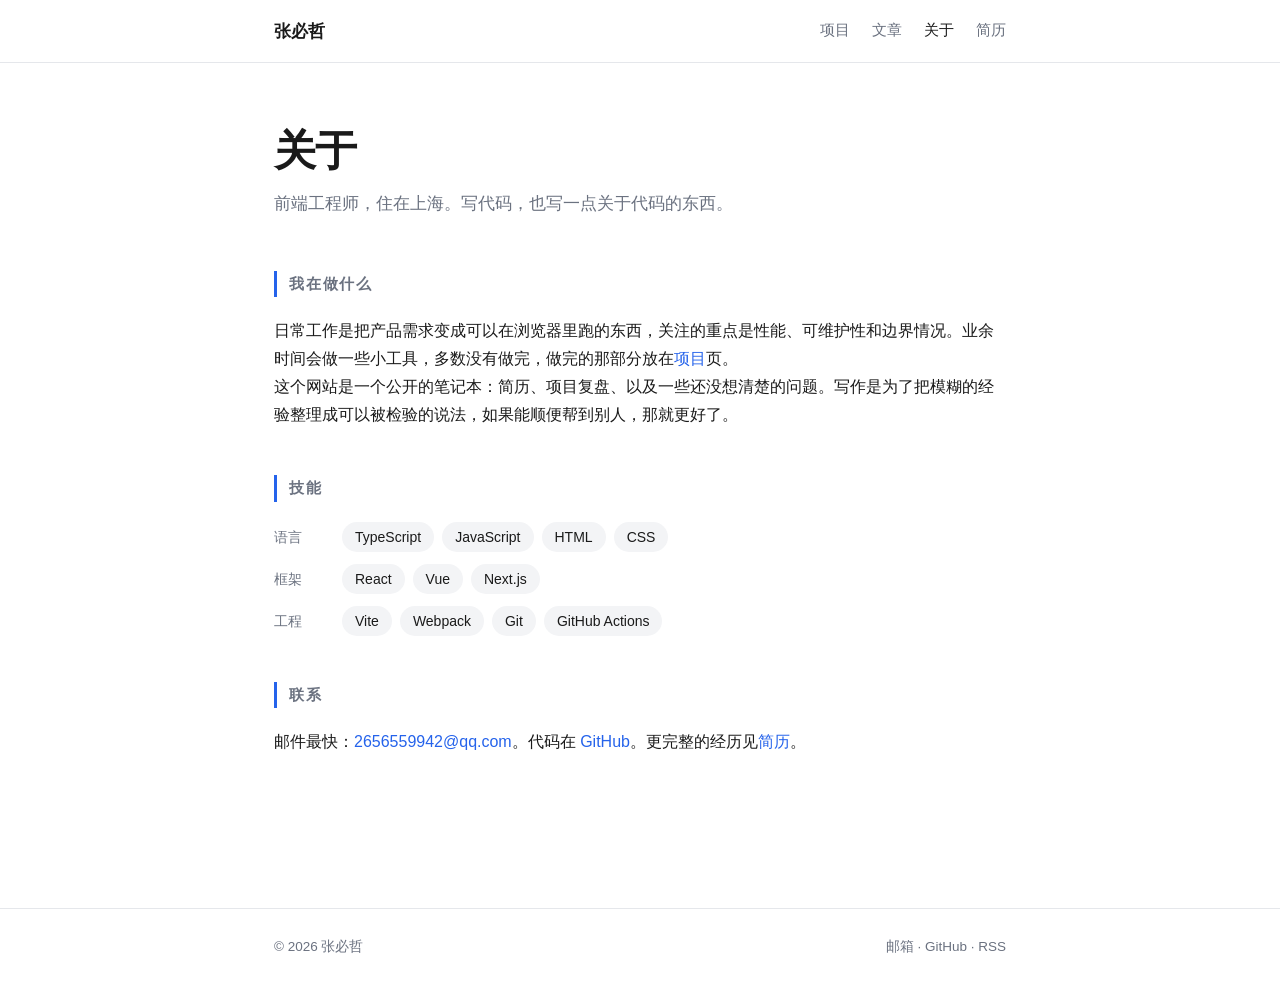
==== about/index.html @ 6f36c18f "Restructure into multi-page skeleton: projects, blog, about, 404, RSS, sitemap" ====
<!DOCTYPE html>
<html lang="zh-CN">
<head>
  <meta charset="utf-8">
  <meta name="viewport" content="width=device-width, initial-scale=1">
  <title>关于 · 张必哲</title>
  <meta name="description" content="关于张必哲：做什么、关注什么、怎么联系。">
  <link rel="canonical" href="https://bizhezhang.github.io/about/">
  <meta property="og:type" content="profile">
  <meta property="og:site_name" content="张必哲">
  <meta property="og:title" content="关于 · 张必哲">
  <meta property="og:description" content="关于张必哲：做什么、关注什么、怎么联系。">
  <meta property="og:url" content="https://bizhezhang.github.io/about/">
  <meta name="twitter:card" content="summary">
  <link rel="icon" href="data:image/svg+xml,%3Csvg xmlns='http://www.w3.org/2000/svg' viewBox='0 0 100 100'%3E%3Crect width='100' height='100' rx='22' fill='%232563eb'/%3E%3Ctext x='50' y='70' font-size='54' text-anchor='middle' fill='white' font-family='sans-serif'%3E张%3C/text%3E%3C/svg%3E">
  <link rel="alternate" type="application/rss+xml" title="张必哲" href="/feed.xml">
  <link rel="stylesheet" href="/style.css">
</head>
<body>

<header class="site-header">
  <div class="wrap">
    <a class="brand" href="/">张必哲</a>
    <nav class="site-nav" aria-label="主导航">
      <a href="/projects/">项目</a>
      <a href="/blog/">文章</a>
      <a href="/about/" aria-current="page">关于</a>
      <a href="/resume/">简历</a>
    </nav>
  </div>
</header>

<main class="page">

  <header class="hero">
    <h1>关于</h1>
    <p class="lede">前端工程师，住在上海。写代码，也写一点关于代码的东西。</p>
  </header>

  <section>
    <h2>我在做什么</h2>
    <p>日常工作是把产品需求变成可以在浏览器里跑的东西，关注的重点是性能、可维护性和边界情况。业余时间会做一些小工具，多数没有做完，做完的那部分放在<a href="/projects/">项目</a>页。</p>
    <p>这个网站是一个公开的笔记本：简历、项目复盘、以及一些还没想清楚的问题。写作是为了把模糊的经验整理成可以被检验的说法，如果能顺便帮到别人，那就更好了。</p>
  </section>

  <section>
    <h2>技能</h2>
    <div class="skill-group">
      <span class="skill-label">语言</span>
      <ul class="chips">
        <li>TypeScript</li>
        <li>JavaScript</li>
        <li>HTML</li>
        <li>CSS</li>
      </ul>
    </div>
    <div class="skill-group">
      <span class="skill-label">框架</span>
      <ul class="chips">
        <li>React</li>
        <li>Vue</li>
        <li>Next.js</li>
      </ul>
    </div>
    <div class="skill-group">
      <span class="skill-label">工程</span>
      <ul class="chips">
        <li>Vite</li>
        <li>Webpack</li>
        <li>Git</li>
        <li>GitHub Actions</li>
      </ul>
    </div>
  </section>

  <section>
    <h2>联系</h2>
    <p>邮件最快：<a href="mailto:2656559942@qq.com">2656559942@qq.com</a>。代码在 <a href="https://github.com/bizhezhang">GitHub</a>。更完整的经历见<a href="/resume/">简历</a>。</p>
  </section>

</main>

<footer class="site-footer">
  <div class="wrap">
    <span>© 2026 张必哲</span>
    <span>
      <a href="mailto:2656559942@qq.com">邮箱</a> ·
      <a href="https://github.com/bizhezhang">GitHub</a> ·
      <a href="/feed.xml">RSS</a>
    </span>
  </div>
</footer>

</body>
</html>
---- style.css ----
:root {
  --bg: #ffffff;
  --fg: #1a1a1a;
  --muted: #6b7280;
  --line: #e5e7eb;
  --accent: #2563eb;
  --chip-bg: #f3f4f6;
  --max: 780px;
}

@media (prefers-color-scheme: dark) {
  :root {
    --bg: #0f1115;
    --fg: #e8e8e8;
    --muted: #9aa3af;
    --line: #262a33;
    --accent: #7aa2ff;
    --chip-bg: #1b1f27;
  }
}

* {
  box-sizing: border-box;
}

html {
  -webkit-text-size-adjust: 100%;
}

body {
  margin: 0;
  background: var(--bg);
  color: var(--fg);
  font-family: -apple-system, BlinkMacSystemFont, "Segoe UI", "PingFang SC",
    "Hiragino Sans GB", "Microsoft YaHei", sans-serif;
  font-size: 16px;
  line-height: 1.75;
  -webkit-font-smoothing: antialiased;
  text-rendering: optimizeLegibility;
}

.page {
  max-width: var(--max);
  margin: 0 auto;
  padding: 64px 24px 80px;
}

a {
  color: var(--accent);
  text-decoration: none;
  border-bottom: 1px solid transparent;
  transition: border-color 0.15s ease;
}

a:hover {
  border-bottom-color: currentColor;
}

a:focus-visible {
  outline: 2px solid var(--accent);
  outline-offset: 3px;
  border-radius: 2px;
}

/* 头部 */
.hero {
  margin-bottom: 52px;
}

.hero h1 {
  margin: 0;
  font-size: 42px;
  line-height: 1.15;
  letter-spacing: -0.02em;
  font-weight: 700;
}

.role {
  margin: 10px 0 0;
  color: var(--accent);
  font-size: 17px;
  font-weight: 600;
  letter-spacing: 0.02em;
}

.contact {
  list-style: none;
  display: flex;
  flex-wrap: wrap;
  gap: 6px 22px;
  padding: 0;
  margin: 22px 0 0;
  color: var(--muted);
  font-size: 14.5px;
}

/* 区块 */
section {
  margin-top: 46px;
}

section h2 {
  margin: 0 0 20px;
  padding-left: 12px;
  border-left: 3px solid var(--accent);
  font-size: 15px;
  font-weight: 600;
  letter-spacing: 0.12em;
  color: var(--muted);
}

section > p {
  margin: 0;
}

/* 技能 */
.skill-group {
  display: grid;
  grid-template-columns: 56px 1fr;
  align-items: start;
  gap: 12px;
  margin-bottom: 12px;
}

.skill-group:last-child {
  margin-bottom: 0;
}

.skill-label {
  color: var(--muted);
  font-size: 14px;
  line-height: 30px;
}

.chips {
  list-style: none;
  display: flex;
  flex-wrap: wrap;
  gap: 8px;
  padding: 0;
  margin: 0;
}

.chips li {
  background: var(--chip-bg);
  border-radius: 999px;
  padding: 3px 13px;
  font-size: 14px;
  line-height: 24px;
  color: var(--fg);
}

/* 条目 */
.item {
  display: grid;
  grid-template-columns: 168px 1fr;
  gap: 4px 28px;
  padding: 20px 0;
  border-top: 1px solid var(--line);
}

.item:first-of-type {
  border-top: none;
  padding-top: 0;
}

.period {
  margin: 0;
  color: var(--muted);
  font-size: 14px;
  font-variant-numeric: tabular-nums;
  line-height: 1.9;
}

.item h3 {
  margin: 0;
  font-size: 17px;
  font-weight: 600;
  line-height: 1.5;
}

.item .org {
  margin: 2px 0 0;
  color: var(--muted);
  font-size: 14.5px;
}

.item ul {
  margin: 10px 0 0;
  padding-left: 18px;
}

.item li {
  margin: 5px 0;
}

.item li::marker {
  color: var(--muted);
}

/* 页脚 */
footer {
  margin-top: 60px;
  padding-top: 20px;
  border-top: 1px solid var(--line);
  color: var(--muted);
  font-size: 13.5px;
}

/* 移动端 */
@media (max-width: 640px) {
  .page {
    padding: 40px 18px 60px;
  }

  .hero h1 {
    font-size: 32px;
  }

  .item {
    grid-template-columns: 1fr;
    gap: 2px;
  }

  .period {
    font-size: 13px;
    line-height: 1.6;
  }

  section {
    margin-top: 38px;
  }
}

/* 打印 / 导出 PDF */
@media print {
  :root {
    --bg: #ffffff;
    --fg: #000000;
    --muted: #444444;
    --line: #cccccc;
    --accent: #000000;
    --chip-bg: #f2f2f2;
  }

  .page {
    max-width: none;
    padding: 0;
  }

  body {
    font-size: 11.5pt;
    line-height: 1.6;
  }

  .hero {
    margin-bottom: 28px;
  }

  .hero h1 {
    font-size: 26pt;
  }

  section {
    margin-top: 22px;
  }

  .item {
    break-inside: avoid;
    page-break-inside: avoid;
  }

  a {
    color: #000;
  }

  .site-header,
  .site-footer {
    display: none;
  }
}

/* ===== 站点导航与页脚 ===== */
.wrap {
  max-width: var(--max);
  margin: 0 auto;
  padding-left: 24px;
  padding-right: 24px;
}

.site-header {
  position: sticky;
  top: 0;
  z-index: 20;
  background: var(--bg);
  border-bottom: 1px solid var(--line);
}

.site-header .wrap {
  display: flex;
  align-items: center;
  justify-content: space-between;
  gap: 24px;
  height: 62px;
}

.brand {
  font-weight: 700;
  font-size: 16.5px;
  color: var(--fg);
  border-bottom: 0;
  letter-spacing: 0.01em;
}

.site-nav {
  display: flex;
  gap: 22px;
  font-size: 14.5px;
}

.site-nav a {
  color: var(--muted);
  border-bottom: 0;
}

.site-nav a:hover,
.site-nav a[aria-current="page"] {
  color: var(--fg);
}

.site-footer {
  margin-top: 72px;
  padding: 26px 0;
  border-top: 1px solid var(--line);
  color: var(--muted);
  font-size: 13.5px;
}

.site-footer .wrap {
  display: flex;
  flex-wrap: wrap;
  gap: 8px 20px;
  justify-content: space-between;
}

.site-footer a {
  color: var(--muted);
  border-bottom: 0;
}

.site-footer a:hover {
  color: var(--accent);
}

/* ===== 首页 ===== */
.lede {
  margin: 14px 0 0;
  font-size: 17px;
  color: var(--muted);
  max-width: 52ch;
}

.actions {
  display: flex;
  flex-wrap: wrap;
  gap: 12px;
  margin-top: 26px;
}

.btn {
  display: inline-block;
  padding: 8px 18px;
  border: 1px solid var(--line);
  border-radius: 999px;
  font-size: 14.5px;
  color: var(--fg);
  border-bottom-width: 1px;
}

.btn:hover {
  border-color: var(--accent);
  color: var(--accent);
}

.btn-primary {
  background: var(--accent);
  border-color: var(--accent);
  color: #fff;
}

.btn-primary:hover {
  color: #fff;
  opacity: 0.92;
}

.block {
  margin-top: 54px;
}

.block-head {
  display: flex;
  align-items: baseline;
  justify-content: space-between;
  gap: 16px;
  margin-bottom: 20px;
}

.block-head h2 {
  margin: 0;
  padding-left: 12px;
  border-left: 3px solid var(--accent);
  font-size: 15px;
  font-weight: 600;
  letter-spacing: 0.12em;
  color: var(--muted);
}

.block-head a {
  font-size: 13.5px;
  color: var(--muted);
  border-bottom: 0;
}

.block-head a:hover {
  color: var(--accent);
}

/* ===== 卡片 ===== */
.cards {
  display: grid;
  grid-template-columns: repeat(auto-fill, minmax(210px, 1fr));
  gap: 16px;
}

.card {
  display: flex;
  flex-direction: column;
  gap: 8px;
  padding: 20px;
  border: 1px solid var(--line);
  border-radius: 14px;
  color: inherit;
  transition: border-color 0.15s ease, transform 0.15s ease;
}

.card:hover {
  border-color: var(--accent);
  transform: translateY(-2px);
}

.card h3 {
  margin: 0;
  font-size: 17px;
  font-weight: 600;
}

.card p {
  margin: 0;
  color: var(--muted);
  font-size: 14.5px;
  line-height: 1.6;
}

.card .tags {
  display: flex;
  flex-wrap: wrap;
  gap: 6px;
  margin-top: auto;
  padding-top: 10px;
}

.tag {
  font-size: 12px;
  line-height: 20px;
  padding: 1px 9px;
  border-radius: 999px;
  background: var(--chip-bg);
  color: var(--muted);
}

/* ===== 文章列表 ===== */
.post-list {
  list-style: none;
  margin: 0;
  padding: 0;
}

.post-list li {
  padding: 18px 0;
  border-top: 1px solid var(--line);
}

.post-list li:first-child {
  border-top: 0;
  padding-top: 0;
}

.post-list time {
  display: block;
  color: var(--muted);
  font-size: 13px;
  font-variant-numeric: tabular-nums;
}

.post-list h3 {
  margin: 3px 0 5px;
  font-size: 18px;
  font-weight: 600;
}

.post-list h3 a {
  border-bottom: 0;
}

.post-list p {
  margin: 0;
  color: var(--muted);
  font-size: 14.5px;
}

/* ===== 正文 ===== */
.article h1 {
  font-size: 34px;
  line-height: 1.25;
  margin: 0 0 10px;
  letter-spacing: -0.015em;
}

.article .meta {
  color: var(--muted);
  font-size: 14px;
  margin: 0 0 34px;
}

.article h2 {
  margin: 38px 0 12px;
  padding: 0;
  border: 0;
  font-size: 21px;
  font-weight: 600;
  letter-spacing: 0;
  color: var(--fg);
}

.article h3 {
  margin: 26px 0 10px;
  font-size: 17px;
}

.article p {
  margin: 0 0 16px;
}

.article ul,
.article ol {
  margin: 0 0 16px;
  padding-left: 22px;
}

.article li {
  margin: 5px 0;
}

.article code {
  font-family: ui-monospace, SFMono-Regular, Menlo, Consolas, monospace;
  font-size: 0.9em;
  background: var(--chip-bg);
  padding: 2px 6px;
  border-radius: 5px;
}

.article pre {
  margin: 0 0 18px;
  padding: 16px 18px;
  background: var(--chip-bg);
  border-radius: 12px;
  overflow-x: auto;
  line-height: 1.55;
}

.article pre code {
  background: none;
  padding: 0;
  font-size: 13.5px;
}

.article blockquote {
  margin: 0 0 18px;
  padding: 2px 0 2px 16px;
  border-left: 3px solid var(--line);
  color: var(--muted);
}

.article hr {
  margin: 32px 0;
  border: 0;
  border-top: 1px solid var(--line);
}

/* ===== 其他 ===== */
.note {
  margin: 0;
  color: var(--muted);
  font-size: 14px;
  line-height: 1.7;
}

@media (max-width: 640px) {
  .site-header .wrap {
    height: 56px;
  }

  .site-nav {
    gap: 16px;
    font-size: 14px;
  }

  .article h1 {
    font-size: 27px;
  }

  .block {
    margin-top: 42px;
  }
}
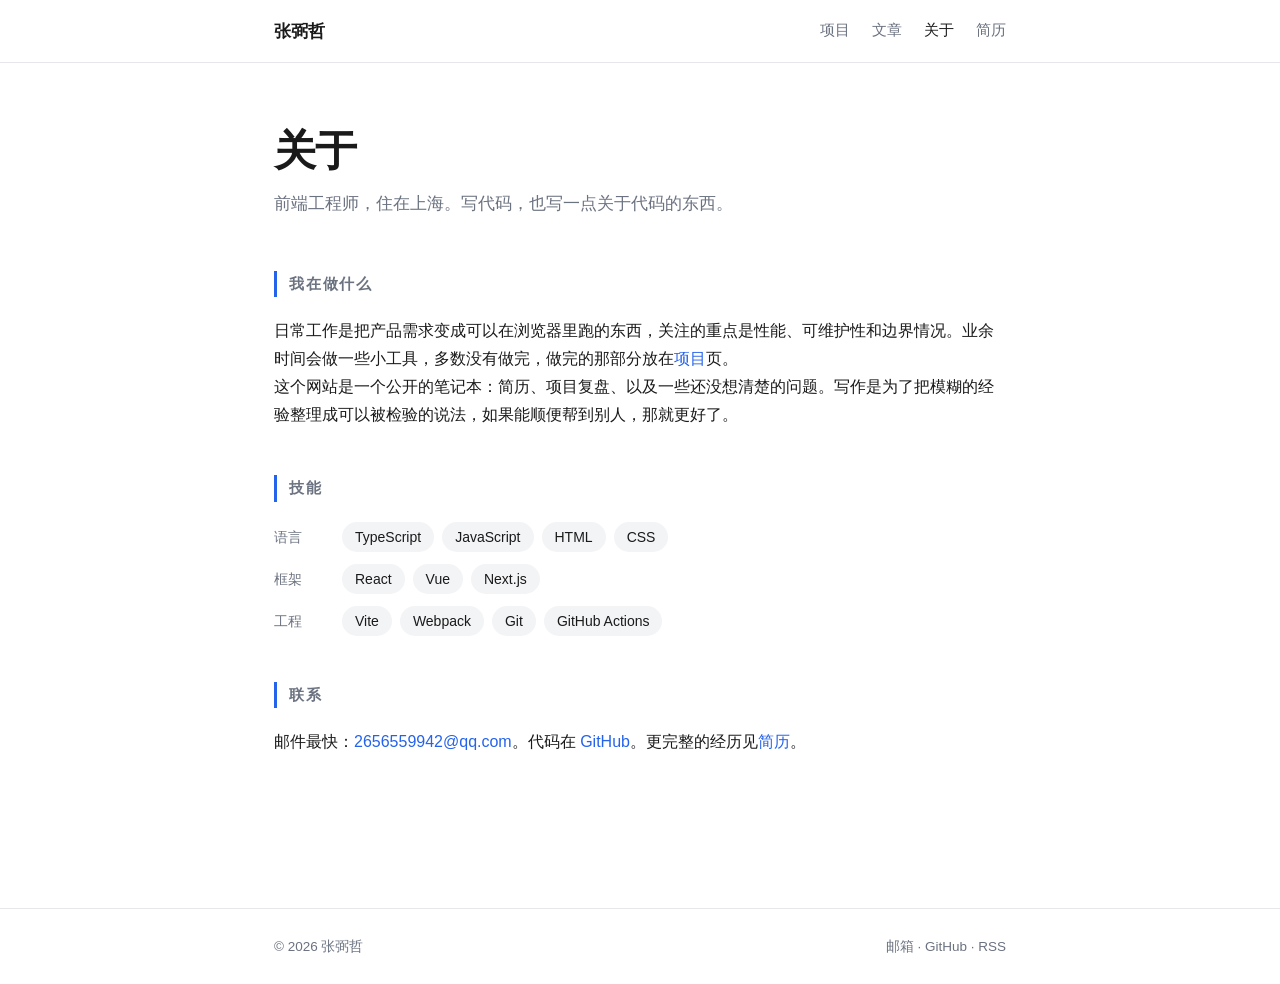
==== commit c1d56627: "Correct name to 张弼哲 across all pages" ====
--- a/about/index.html
+++ b/about/index.html
@@ -3,24 +3,24 @@
 <head>
   <meta charset="utf-8">
   <meta name="viewport" content="width=device-width, initial-scale=1">
-  <title>关于 · 张必哲</title>
-  <meta name="description" content="关于张必哲：做什么、关注什么、怎么联系。">
+  <title>关于 · 张弼哲</title>
+  <meta name="description" content="关于张弼哲：做什么、关注什么、怎么联系。">
   <link rel="canonical" href="https://bizhezhang.github.io/about/">
   <meta property="og:type" content="profile">
-  <meta property="og:site_name" content="张必哲">
-  <meta property="og:title" content="关于 · 张必哲">
-  <meta property="og:description" content="关于张必哲：做什么、关注什么、怎么联系。">
+  <meta property="og:site_name" content="张弼哲">
+  <meta property="og:title" content="关于 · 张弼哲">
+  <meta property="og:description" content="关于张弼哲：做什么、关注什么、怎么联系。">
   <meta property="og:url" content="https://bizhezhang.github.io/about/">
   <meta name="twitter:card" content="summary">
   <link rel="icon" href="data:image/svg+xml,%3Csvg xmlns='http://www.w3.org/2000/svg' viewBox='0 0 100 100'%3E%3Crect width='100' height='100' rx='22' fill='%232563eb'/%3E%3Ctext x='50' y='70' font-size='54' text-anchor='middle' fill='white' font-family='sans-serif'%3E张%3C/text%3E%3C/svg%3E">
-  <link rel="alternate" type="application/rss+xml" title="张必哲" href="/feed.xml">
+  <link rel="alternate" type="application/rss+xml" title="张弼哲" href="/feed.xml">
   <link rel="stylesheet" href="/style.css">
 </head>
 <body>
 
 <header class="site-header">
   <div class="wrap">
-    <a class="brand" href="/">张必哲</a>
+    <a class="brand" href="/">张弼哲</a>
     <nav class="site-nav" aria-label="主导航">
       <a href="/projects/">项目</a>
       <a href="/blog/">文章</a>
@@ -82,7 +82,7 @@
 
 <footer class="site-footer">
   <div class="wrap">
-    <span>© 2026 张必哲</span>
+    <span>© 2026 张弼哲</span>
     <span>
       <a href="mailto:2656559942@qq.com">邮箱</a> ·
       <a href="https://github.com/bizhezhang">GitHub</a> ·
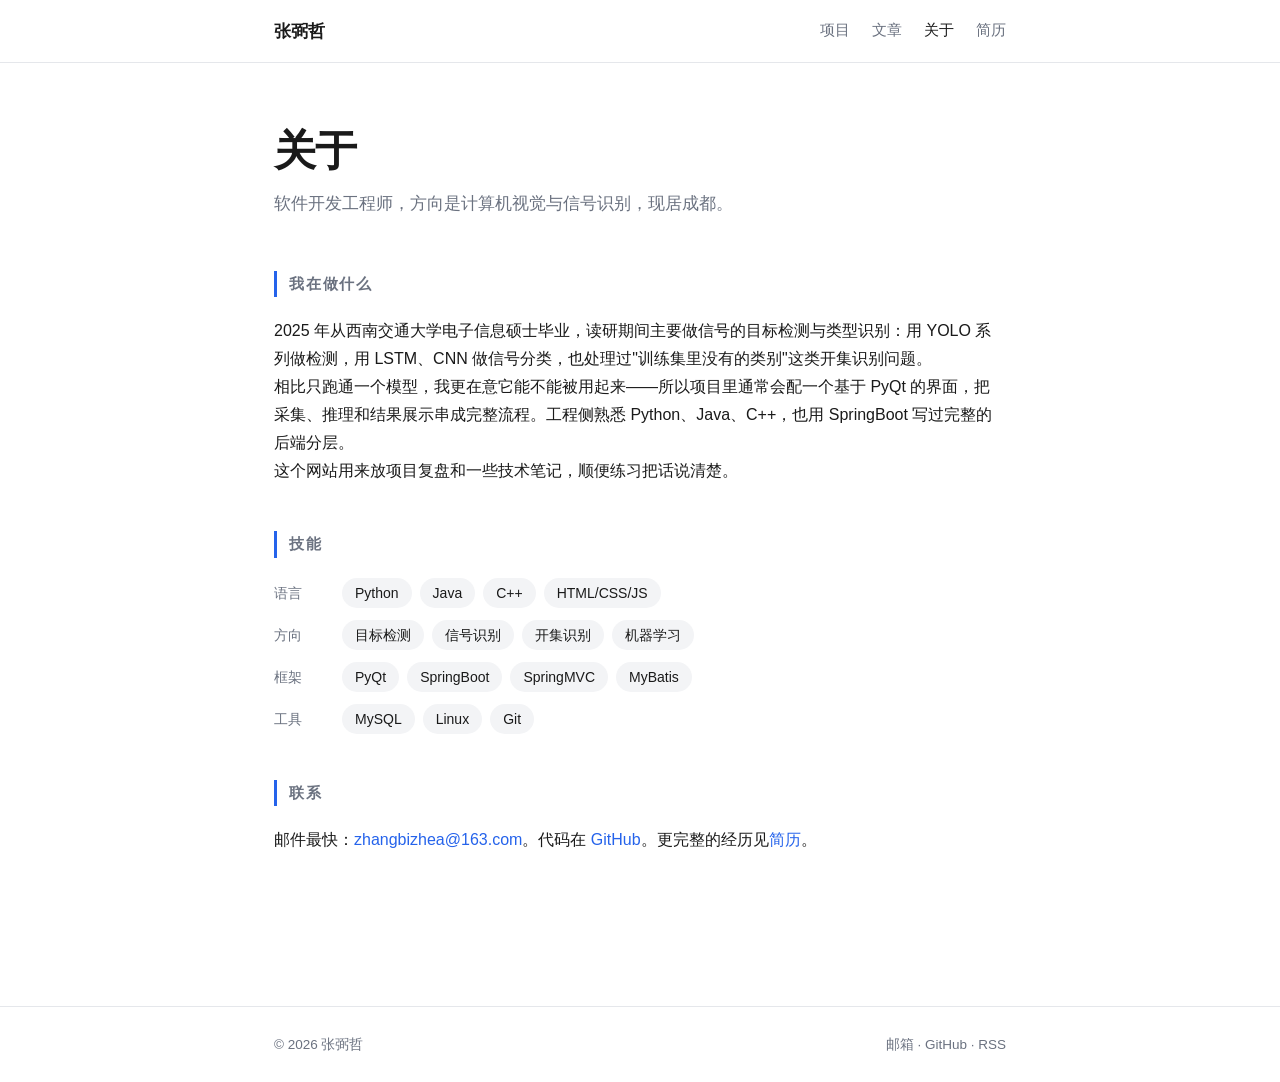
==== commit fa775b05: "Fill site with real resume content: education, projects, awards, skills" ====
--- a/about/index.html
+++ b/about/index.html
@@ -4,12 +4,12 @@
   <meta charset="utf-8">
   <meta name="viewport" content="width=device-width, initial-scale=1">
   <title>关于 · 张弼哲</title>
-  <meta name="description" content="关于张弼哲：做什么、关注什么、怎么联系。">
+  <meta name="description" content="关于张弼哲：计算机视觉与信号识别方向，做什么、关注什么、怎么联系。">
   <link rel="canonical" href="https://bizhezhang.github.io/about/">
   <meta property="og:type" content="profile">
   <meta property="og:site_name" content="张弼哲">
   <meta property="og:title" content="关于 · 张弼哲">
-  <meta property="og:description" content="关于张弼哲：做什么、关注什么、怎么联系。">
+  <meta property="og:description" content="关于张弼哲：计算机视觉与信号识别方向，做什么、关注什么、怎么联系。">
   <meta property="og:url" content="https://bizhezhang.github.io/about/">
   <meta name="twitter:card" content="summary">
   <link rel="icon" href="data:image/svg+xml,%3Csvg xmlns='http://www.w3.org/2000/svg' viewBox='0 0 100 100'%3E%3Crect width='100' height='100' rx='22' fill='%232563eb'/%3E%3Ctext x='50' y='70' font-size='54' text-anchor='middle' fill='white' font-family='sans-serif'%3E张%3C/text%3E%3C/svg%3E">
@@ -34,13 +34,14 @@
 
   <header class="hero">
     <h1>关于</h1>
-    <p class="lede">前端工程师，住在上海。写代码，也写一点关于代码的东西。</p>
+    <p class="lede">软件开发工程师，方向是计算机视觉与信号识别，现居成都。</p>
   </header>
 
   <section>
     <h2>我在做什么</h2>
-    <p>日常工作是把产品需求变成可以在浏览器里跑的东西，关注的重点是性能、可维护性和边界情况。业余时间会做一些小工具，多数没有做完，做完的那部分放在<a href="/projects/">项目</a>页。</p>
-    <p>这个网站是一个公开的笔记本：简历、项目复盘、以及一些还没想清楚的问题。写作是为了把模糊的经验整理成可以被检验的说法，如果能顺便帮到别人，那就更好了。</p>
+    <p>2025 年从西南交通大学电子信息硕士毕业，读研期间主要做信号的目标检测与类型识别：用 YOLO 系列做检测，用 LSTM、CNN 做信号分类，也处理过"训练集里没有的类别"这类开集识别问题。</p>
+    <p>相比只跑通一个模型，我更在意它能不能被用起来——所以项目里通常会配一个基于 PyQt 的界面，把采集、推理和结果展示串成完整流程。工程侧熟悉 Python、Java、C++，也用 SpringBoot 写过完整的后端分层。</p>
+    <p>这个网站用来放项目复盘和一些技术笔记，顺便练习把话说清楚。</p>
   </section>
 
   <section>
@@ -48,34 +49,43 @@
     <div class="skill-group">
       <span class="skill-label">语言</span>
       <ul class="chips">
-        <li>TypeScript</li>
-        <li>JavaScript</li>
-        <li>HTML</li>
-        <li>CSS</li>
+        <li>Python</li>
+        <li>Java</li>
+        <li>C++</li>
+        <li>HTML/CSS/JS</li>
+      </ul>
+    </div>
+    <div class="skill-group">
+      <span class="skill-label">方向</span>
+      <ul class="chips">
+        <li>目标检测</li>
+        <li>信号识别</li>
+        <li>开集识别</li>
+        <li>机器学习</li>
       </ul>
     </div>
     <div class="skill-group">
       <span class="skill-label">框架</span>
       <ul class="chips">
-        <li>React</li>
-        <li>Vue</li>
-        <li>Next.js</li>
+        <li>PyQt</li>
+        <li>SpringBoot</li>
+        <li>SpringMVC</li>
+        <li>MyBatis</li>
       </ul>
     </div>
     <div class="skill-group">
-      <span class="skill-label">工程</span>
+      <span class="skill-label">工具</span>
       <ul class="chips">
-        <li>Vite</li>
-        <li>Webpack</li>
+        <li>MySQL</li>
+        <li>Linux</li>
         <li>Git</li>
-        <li>GitHub Actions</li>
       </ul>
     </div>
   </section>
 
   <section>
     <h2>联系</h2>
-    <p>邮件最快：<a href="mailto:2656559942@qq.com">2656559942@qq.com</a>。代码在 <a href="https://github.com/bizhezhang">GitHub</a>。更完整的经历见<a href="/resume/">简历</a>。</p>
+    <p>邮件最快：<a href="mailto:zhangbizhea@163.com">zhangbizhea@163.com</a>。代码在 <a href="https://github.com/bizhezhang">GitHub</a>。更完整的经历见<a href="/resume/">简历</a>。</p>
   </section>
 
 </main>
@@ -84,7 +94,7 @@
   <div class="wrap">
     <span>© 2026 张弼哲</span>
     <span>
-      <a href="mailto:2656559942@qq.com">邮箱</a> ·
+      <a href="mailto:zhangbizhea@163.com">邮箱</a> ·
       <a href="https://github.com/bizhezhang">GitHub</a> ·
       <a href="/feed.xml">RSS</a>
     </span>
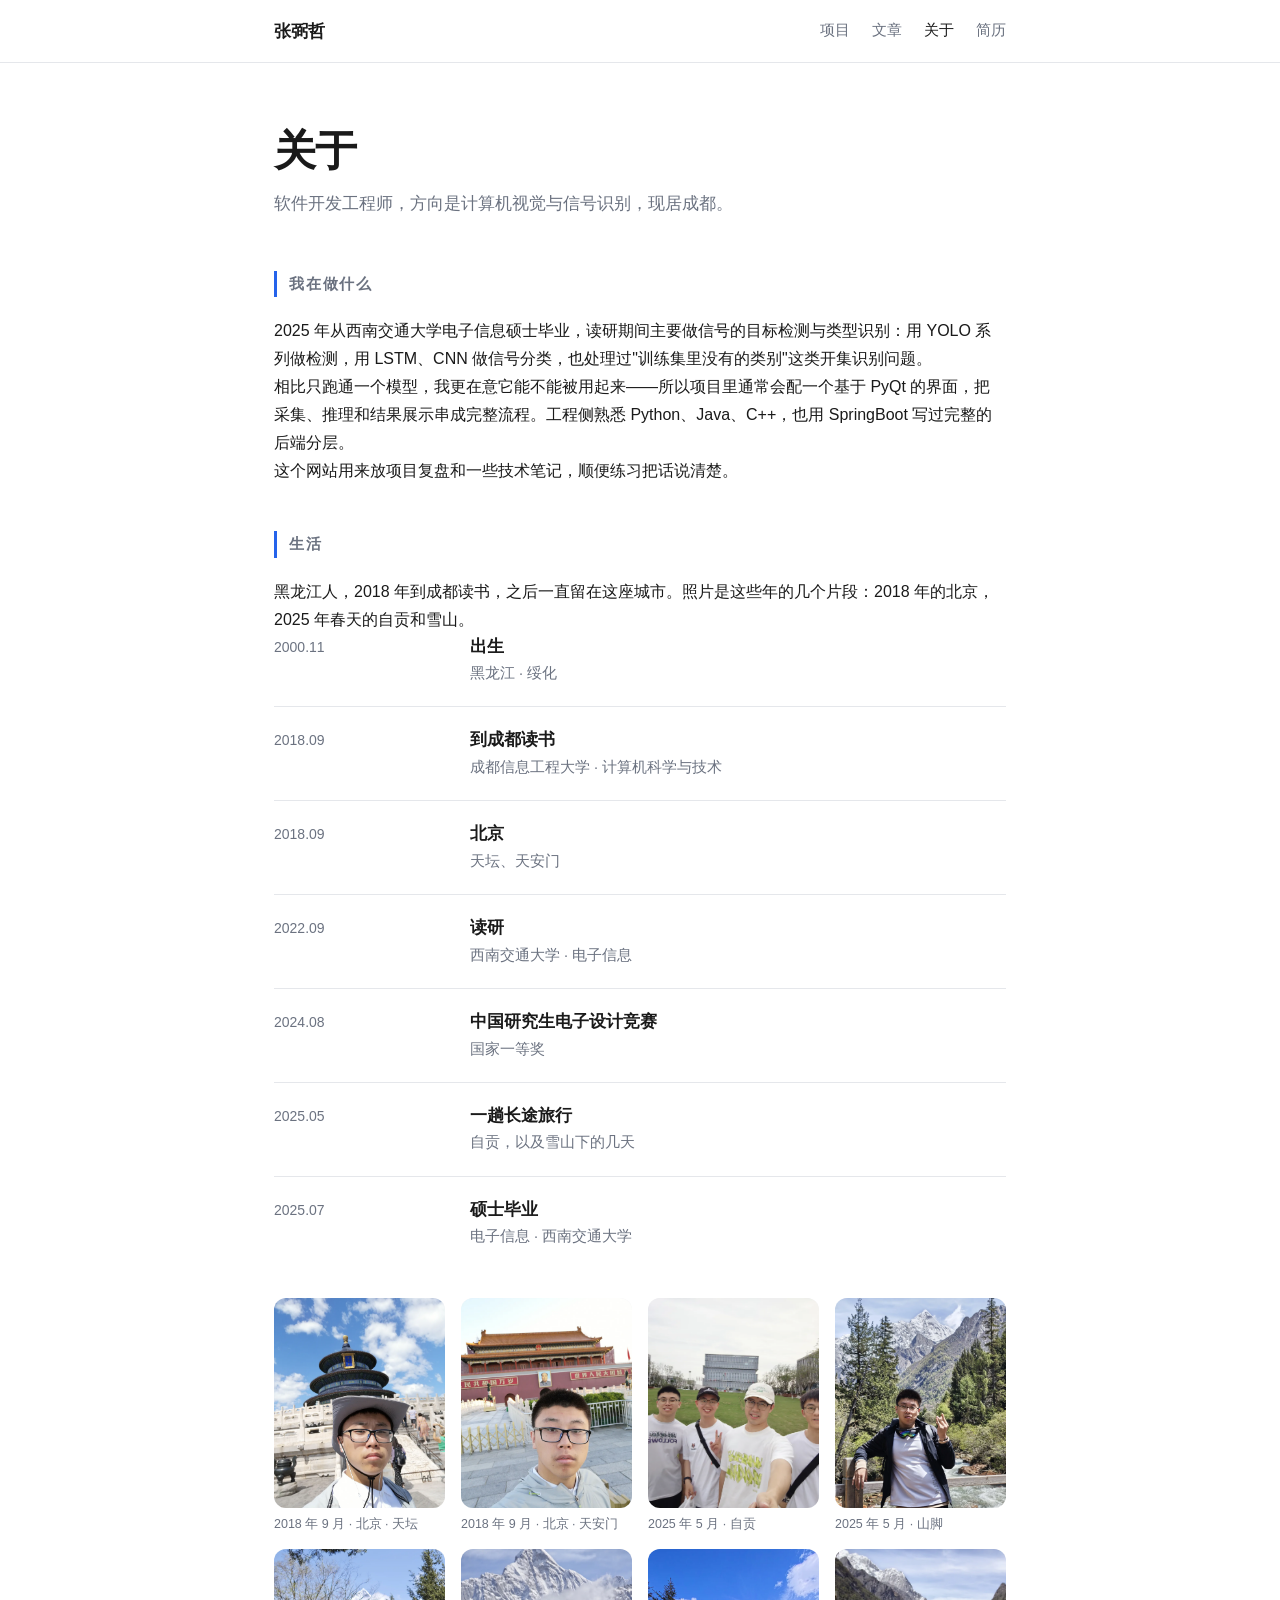
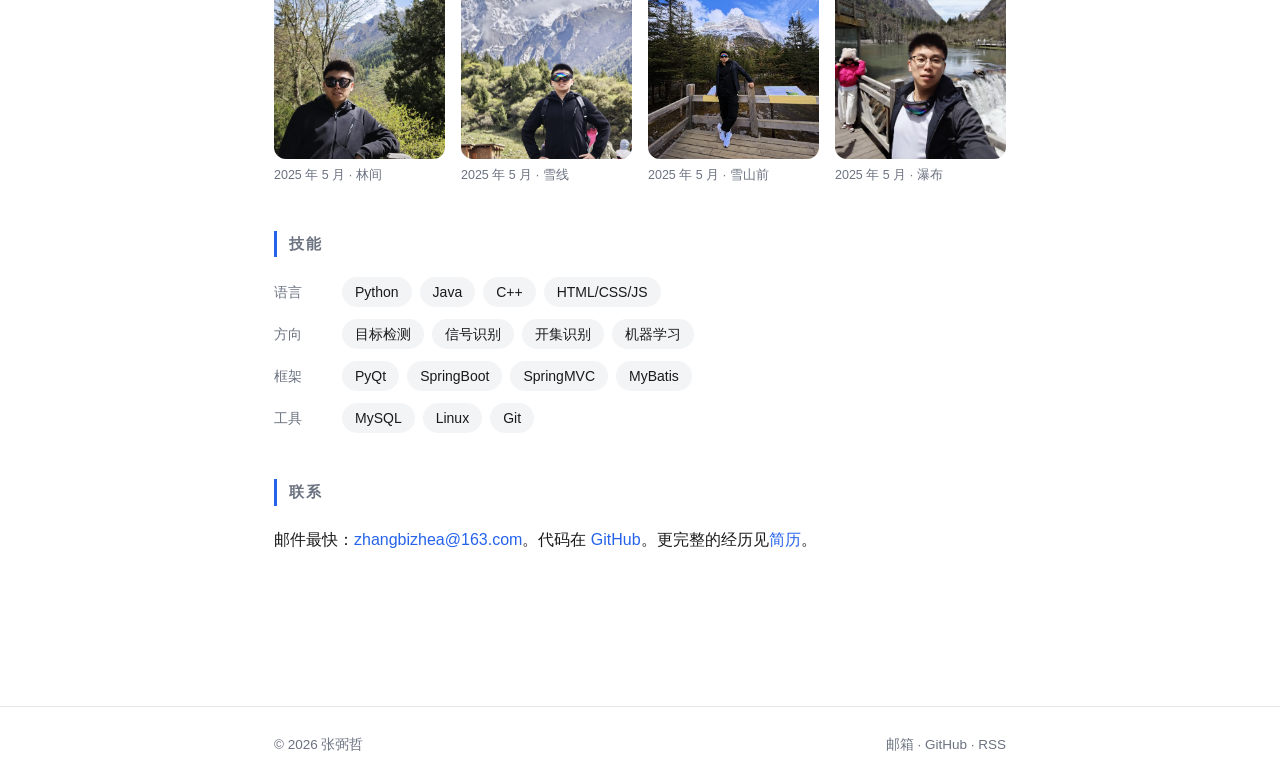
==== commit b9125cc8: "Add life timeline and photo gallery to About page" ====
--- a/about/index.html
+++ b/about/index.html
@@ -45,6 +45,118 @@
   </section>
 
   <section>
+    <h2>生活</h2>
+    <p>黑龙江人，2018 年到成都读书，之后一直留在这座城市。照片是这些年的几个片段：2018 年的北京，2025 年春天的自贡和雪山。</p>
+
+    <article class="item">
+      <p class="period">2000.11</p>
+      <div>
+        <h3>出生</h3>
+        <p class="org">黑龙江 · 绥化</p>
+      </div>
+    </article>
+
+    <article class="item">
+      <p class="period">2018.09</p>
+      <div>
+        <h3>到成都读书</h3>
+        <p class="org">成都信息工程大学 · 计算机科学与技术</p>
+      </div>
+    </article>
+
+    <article class="item">
+      <p class="period">2018.09</p>
+      <div>
+        <h3>北京</h3>
+        <p class="org">天坛、天安门</p>
+      </div>
+    </article>
+
+    <article class="item">
+      <p class="period">2022.09</p>
+      <div>
+        <h3>读研</h3>
+        <p class="org">西南交通大学 · 电子信息</p>
+      </div>
+    </article>
+
+    <article class="item">
+      <p class="period">2024.08</p>
+      <div>
+        <h3>中国研究生电子设计竞赛</h3>
+        <p class="org">国家一等奖</p>
+      </div>
+    </article>
+
+    <article class="item">
+      <p class="period">2025.05</p>
+      <div>
+        <h3>一趟长途旅行</h3>
+        <p class="org">自贡，以及雪山下的几天</p>
+      </div>
+    </article>
+
+    <article class="item">
+      <p class="period">2025.07</p>
+      <div>
+        <h3>硕士毕业</h3>
+        <p class="org">电子信息 · 西南交通大学</p>
+      </div>
+    </article>
+
+    <ul class="gallery">
+      <li>
+        <figure>
+          <a href="/assets/photos/beijing-temple.webp"><img src="/assets/photos/beijing-temple.webp" alt="天坛祈年殿前的自拍" width="1050" height="1400" loading="lazy"></a>
+          <figcaption>2018 年 9 月 · 北京 · 天坛</figcaption>
+        </figure>
+      </li>
+      <li>
+        <figure>
+          <a href="/assets/photos/beijing-tiananmen.webp"><img src="/assets/photos/beijing-tiananmen.webp" alt="天安门前的自拍" width="1050" height="1400" loading="lazy"></a>
+          <figcaption>2018 年 9 月 · 北京 · 天安门</figcaption>
+        </figure>
+      </li>
+      <li>
+        <figure>
+          <a href="/assets/photos/zigong-2025.webp"><img src="/assets/photos/zigong-2025.webp" alt="四人在草坪前的合影" width="1400" height="1050" loading="lazy"></a>
+          <figcaption>2025 年 5 月 · 自贡</figcaption>
+        </figure>
+      </li>
+      <li>
+        <figure>
+          <a href="/assets/photos/mountain-selfie.webp"><img src="/assets/photos/mountain-selfie.webp" alt="山脚下的自拍" width="1050" height="1400" loading="lazy"></a>
+          <figcaption>2025 年 5 月 · 山脚</figcaption>
+        </figure>
+      </li>
+      <li>
+        <figure>
+          <a href="/assets/photos/mountain-portrait.webp"><img src="/assets/photos/mountain-portrait.webp" alt="林间的留影" width="1050" height="1400" loading="lazy"></a>
+          <figcaption>2025 年 5 月 · 林间</figcaption>
+        </figure>
+      </li>
+      <li>
+        <figure>
+          <a href="/assets/photos/snow-mountain.webp"><img src="/assets/photos/snow-mountain.webp" alt="雪山前的全身照" width="1050" height="1400" loading="lazy"></a>
+          <figcaption>2025 年 5 月 · 雪线</figcaption>
+        </figure>
+      </li>
+      <li>
+        <figure>
+          <a href="/assets/photos/sky-deck.webp"><img src="/assets/photos/sky-deck.webp" alt="木栈道与雪山" width="1050" height="1400" loading="lazy"></a>
+          <figcaption>2025 年 5 月 · 雪山前</figcaption>
+        </figure>
+      </li>
+      <li>
+        <figure>
+          <a href="/assets/photos/waterfall.webp"><img src="/assets/photos/waterfall.webp" alt="河谷与瀑布前的自拍" width="1400" height="1050" loading="lazy"></a>
+          <figcaption>2025 年 5 月 · 瀑布</figcaption>
+        </figure>
+      </li>
+    </ul>
+  </section>
+
+  <section>
     <h2>技能</h2>
     <div class="skill-group">
       <span class="skill-label">语言</span>
--- a/style.css
+++ b/style.css
@@ -605,6 +605,53 @@
   line-height: 1.7;
 }
 
+/* ===== 相册 ===== */
+.gallery {
+  display: grid;
+  grid-template-columns: repeat(auto-fill, minmax(170px, 1fr));
+  gap: 16px;
+  margin: 28px 0 0;
+  padding: 0;
+  list-style: none;
+}
+
+.gallery figure {
+  margin: 0;
+}
+
+.gallery a {
+  display: block;
+  border-bottom: 0;
+}
+
+.gallery img {
+  display: block;
+  width: 100%;
+  height: 210px;
+  object-fit: cover;
+  object-position: center 35%;
+  border-radius: 12px;
+  background: var(--chip-bg);
+}
+
+.gallery a:hover img {
+  opacity: 0.92;
+}
+
+.gallery figcaption {
+  margin-top: 7px;
+  color: var(--muted);
+  font-size: 12.5px;
+  line-height: 1.5;
+}
+
+@media (max-width: 640px) {
+  .gallery {
+    grid-template-columns: repeat(2, 1fr);
+    gap: 12px;
+  }
+}
+
 @media (max-width: 640px) {
   .site-header .wrap {
     height: 56px;
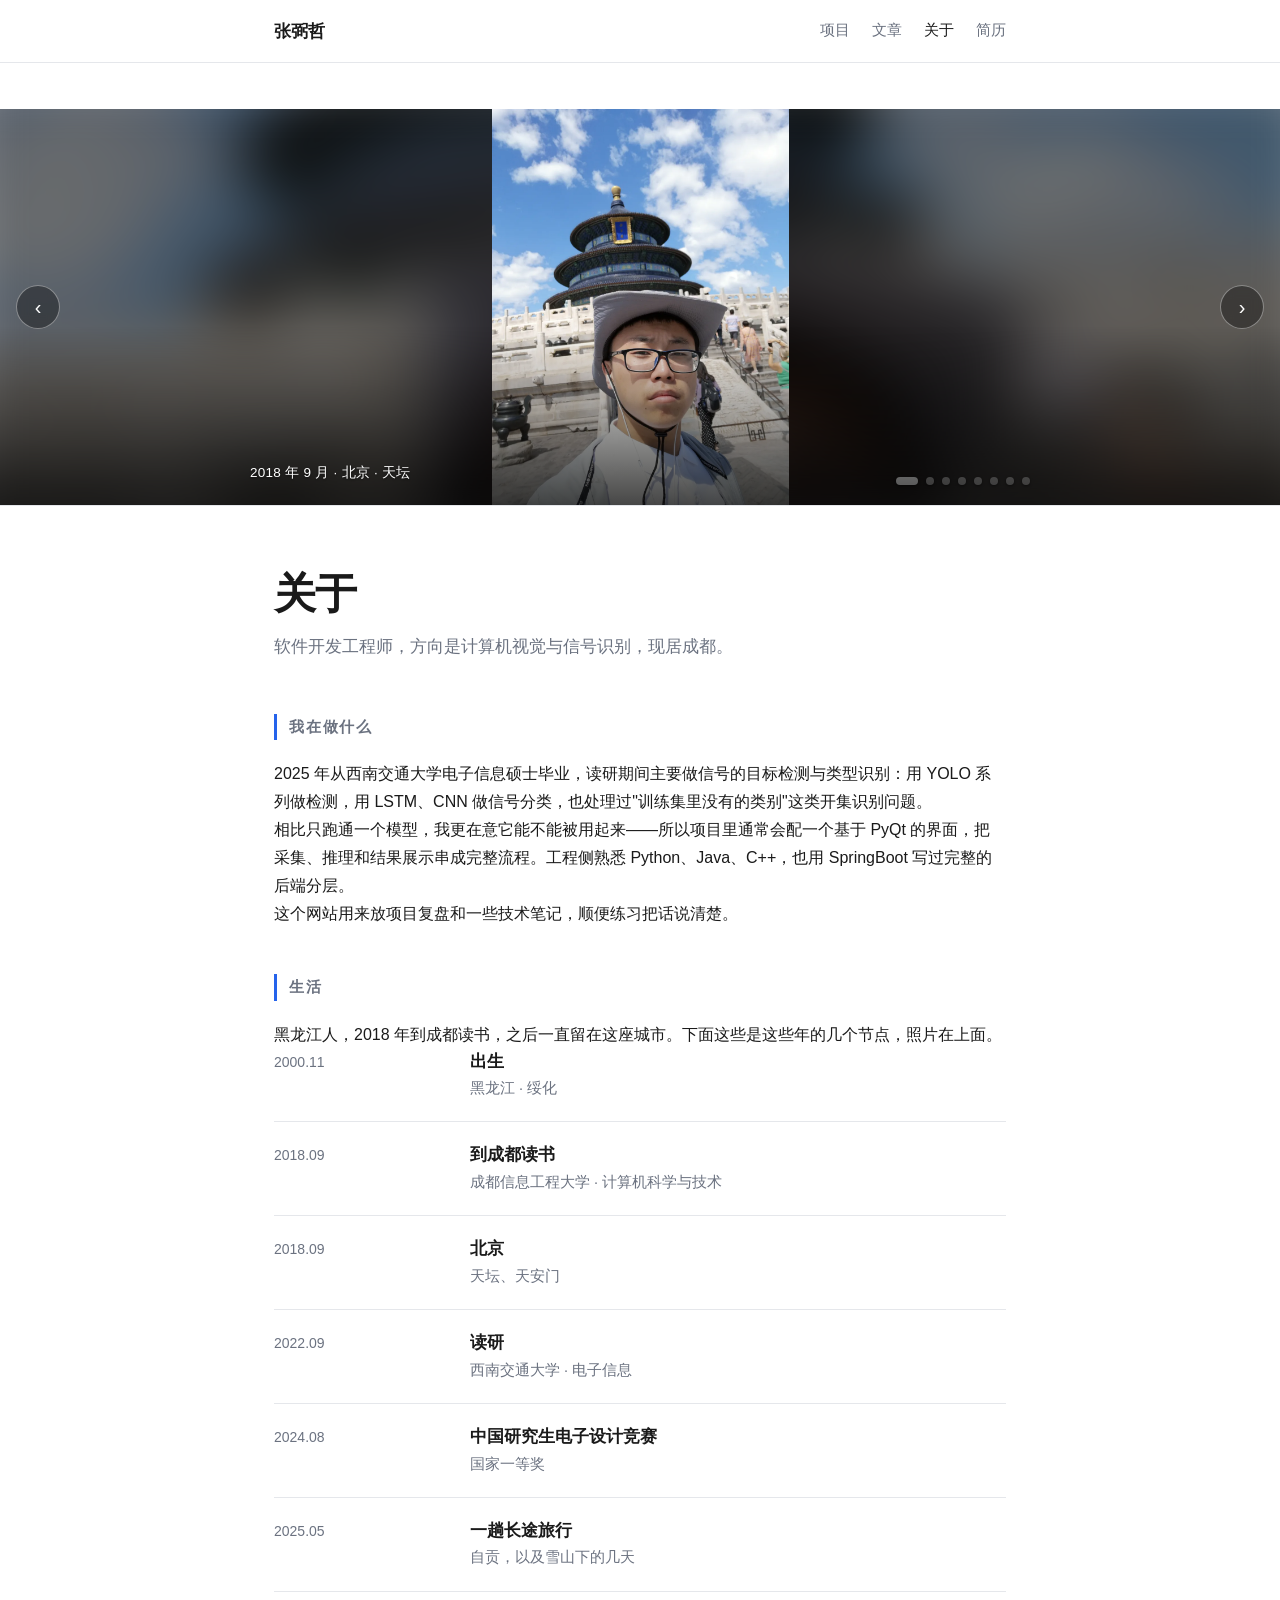
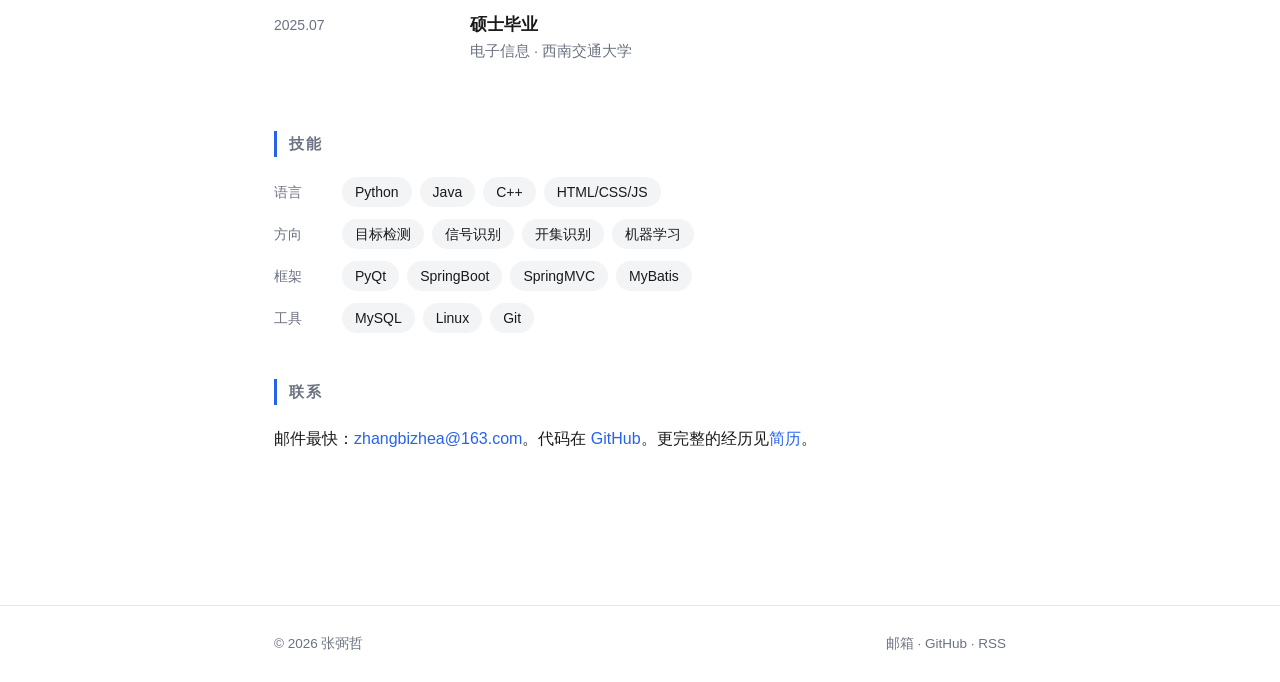
==== commit d5250772: "Turn About photos into a top carousel" ====
--- a/about/index.html
+++ b/about/index.html
@@ -15,6 +15,7 @@
   <link rel="icon" href="data:image/svg+xml,%3Csvg xmlns='http://www.w3.org/2000/svg' viewBox='0 0 100 100'%3E%3Crect width='100' height='100' rx='22' fill='%232563eb'/%3E%3Ctext x='50' y='70' font-size='54' text-anchor='middle' fill='white' font-family='sans-serif'%3E张%3C/text%3E%3C/svg%3E">
   <link rel="alternate" type="application/rss+xml" title="张弼哲" href="/feed.xml">
   <link rel="stylesheet" href="/style.css">
+  <script src="/assets/carousel.js" defer></script>
 </head>
 <body>
 
@@ -30,6 +31,47 @@
   </div>
 </header>
 
+<section class="carousel" data-carousel aria-roledescription="carousel" aria-label="生活照片">
+  <ul class="carousel-track">
+    <li class="carousel-slide" style="--bg:url('/assets/photos/beijing-temple.webp')" aria-roledescription="slide" aria-label="1 / 8">
+      <img src="/assets/photos/beijing-temple.webp" alt="天坛祈年殿前的自拍" width="1050" height="1400">
+      <span class="carousel-cap">2018 年 9 月 · 北京 · 天坛</span>
+    </li>
+    <li class="carousel-slide" style="--bg:url('/assets/photos/beijing-tiananmen.webp')" aria-roledescription="slide" aria-label="2 / 8">
+      <img src="/assets/photos/beijing-tiananmen.webp" alt="天安门前的自拍" width="1050" height="1400" loading="lazy">
+      <span class="carousel-cap">2018 年 9 月 · 北京 · 天安门</span>
+    </li>
+    <li class="carousel-slide" style="--bg:url('/assets/photos/zigong-2025.webp')" aria-roledescription="slide" aria-label="3 / 8">
+      <img src="/assets/photos/zigong-2025.webp" alt="四人在草坪前的合影" width="1400" height="1050" loading="lazy">
+      <span class="carousel-cap">2025 年 5 月 · 自贡</span>
+    </li>
+    <li class="carousel-slide" style="--bg:url('/assets/photos/mountain-selfie.webp')" aria-roledescription="slide" aria-label="4 / 8">
+      <img src="/assets/photos/mountain-selfie.webp" alt="山脚下的自拍" width="1050" height="1400" loading="lazy">
+      <span class="carousel-cap">2025 年 5 月 · 山脚</span>
+    </li>
+    <li class="carousel-slide" style="--bg:url('/assets/photos/mountain-portrait.webp')" aria-roledescription="slide" aria-label="5 / 8">
+      <img src="/assets/photos/mountain-portrait.webp" alt="林间的留影" width="1050" height="1400" loading="lazy">
+      <span class="carousel-cap">2025 年 5 月 · 林间</span>
+    </li>
+    <li class="carousel-slide" style="--bg:url('/assets/photos/snow-mountain.webp')" aria-roledescription="slide" aria-label="6 / 8">
+      <img src="/assets/photos/snow-mountain.webp" alt="雪山前的全身照" width="1050" height="1400" loading="lazy">
+      <span class="carousel-cap">2025 年 5 月 · 雪线</span>
+    </li>
+    <li class="carousel-slide" style="--bg:url('/assets/photos/sky-deck.webp')" aria-roledescription="slide" aria-label="7 / 8">
+      <img src="/assets/photos/sky-deck.webp" alt="木栈道与雪山" width="1050" height="1400" loading="lazy">
+      <span class="carousel-cap">2025 年 5 月 · 雪山前</span>
+    </li>
+    <li class="carousel-slide" style="--bg:url('/assets/photos/waterfall.webp')" aria-roledescription="slide" aria-label="8 / 8">
+      <img src="/assets/photos/waterfall.webp" alt="河谷与瀑布前的自拍" width="1400" height="1050" loading="lazy">
+      <span class="carousel-cap">2025 年 5 月 · 瀑布</span>
+    </li>
+  </ul>
+
+  <button class="carousel-btn carousel-prev" type="button" aria-label="上一张">‹</button>
+  <button class="carousel-btn carousel-next" type="button" aria-label="下一张">›</button>
+  <div class="carousel-dots" aria-label="选择照片"></div>
+</section>
+
 <main class="page">
 
   <header class="hero">
@@ -46,7 +88,7 @@
 
   <section>
     <h2>生活</h2>
-    <p>黑龙江人，2018 年到成都读书，之后一直留在这座城市。照片是这些年的几个片段：2018 年的北京，2025 年春天的自贡和雪山。</p>
+    <p>黑龙江人，2018 年到成都读书，之后一直留在这座城市。下面这些是这些年的几个节点，照片在上面。</p>
 
     <article class="item">
       <p class="period">2000.11</p>
@@ -103,57 +145,6 @@
         <p class="org">电子信息 · 西南交通大学</p>
       </div>
     </article>
-
-    <ul class="gallery">
-      <li>
-        <figure>
-          <a href="/assets/photos/beijing-temple.webp"><img src="/assets/photos/beijing-temple.webp" alt="天坛祈年殿前的自拍" width="1050" height="1400" loading="lazy"></a>
-          <figcaption>2018 年 9 月 · 北京 · 天坛</figcaption>
-        </figure>
-      </li>
-      <li>
-        <figure>
-          <a href="/assets/photos/beijing-tiananmen.webp"><img src="/assets/photos/beijing-tiananmen.webp" alt="天安门前的自拍" width="1050" height="1400" loading="lazy"></a>
-          <figcaption>2018 年 9 月 · 北京 · 天安门</figcaption>
-        </figure>
-      </li>
-      <li>
-        <figure>
-          <a href="/assets/photos/zigong-2025.webp"><img src="/assets/photos/zigong-2025.webp" alt="四人在草坪前的合影" width="1400" height="1050" loading="lazy"></a>
-          <figcaption>2025 年 5 月 · 自贡</figcaption>
-        </figure>
-      </li>
-      <li>
-        <figure>
-          <a href="/assets/photos/mountain-selfie.webp"><img src="/assets/photos/mountain-selfie.webp" alt="山脚下的自拍" width="1050" height="1400" loading="lazy"></a>
-          <figcaption>2025 年 5 月 · 山脚</figcaption>
-        </figure>
-      </li>
-      <li>
-        <figure>
-          <a href="/assets/photos/mountain-portrait.webp"><img src="/assets/photos/mountain-portrait.webp" alt="林间的留影" width="1050" height="1400" loading="lazy"></a>
-          <figcaption>2025 年 5 月 · 林间</figcaption>
-        </figure>
-      </li>
-      <li>
-        <figure>
-          <a href="/assets/photos/snow-mountain.webp"><img src="/assets/photos/snow-mountain.webp" alt="雪山前的全身照" width="1050" height="1400" loading="lazy"></a>
-          <figcaption>2025 年 5 月 · 雪线</figcaption>
-        </figure>
-      </li>
-      <li>
-        <figure>
-          <a href="/assets/photos/sky-deck.webp"><img src="/assets/photos/sky-deck.webp" alt="木栈道与雪山" width="1050" height="1400" loading="lazy"></a>
-          <figcaption>2025 年 5 月 · 雪山前</figcaption>
-        </figure>
-      </li>
-      <li>
-        <figure>
-          <a href="/assets/photos/waterfall.webp"><img src="/assets/photos/waterfall.webp" alt="河谷与瀑布前的自拍" width="1400" height="1050" loading="lazy"></a>
-          <figcaption>2025 年 5 月 · 瀑布</figcaption>
-        </figure>
-      </li>
-    </ul>
   </section>
 
   <section>
--- a/style.css
+++ b/style.css
@@ -670,3 +670,187 @@
     margin-top: 42px;
   }
 }
+
+/* ===== 顶部照片轮播 ===== */
+.carousel {
+  position: relative;
+  background: var(--chip-bg);
+  border-bottom: 1px solid var(--line);
+}
+
+.carousel-track {
+  display: flex;
+  margin: 0;
+  padding: 0;
+  list-style: none;
+  overflow-x: auto;
+  scroll-snap-type: x mandatory;
+  scroll-behavior: smooth;
+  scrollbar-width: none;
+  height: clamp(280px, 44vh, 500px);
+}
+
+.carousel-track::-webkit-scrollbar {
+  display: none;
+}
+
+.carousel-slide {
+  position: relative;
+  flex: 0 0 100%;
+  scroll-snap-align: center;
+  scroll-snap-stop: always;
+  overflow: hidden;
+}
+
+.carousel-slide::before {
+  content: "";
+  position: absolute;
+  inset: -48px;
+  background: var(--bg) center / cover no-repeat;
+  filter: blur(32px) brightness(0.45) saturate(1.15);
+  z-index: 0;
+}
+
+.carousel-slide img {
+  position: relative;
+  z-index: 1;
+  display: block;
+  width: 100%;
+  height: 100%;
+  object-fit: contain;
+}
+
+.carousel-slide::after {
+  content: "";
+  position: absolute;
+  left: 0;
+  right: 0;
+  bottom: 0;
+  height: 45%;
+  background: linear-gradient(to top, rgba(0, 0, 0, 0.72), rgba(0, 0, 0, 0));
+  z-index: 2;
+  pointer-events: none;
+}
+
+.carousel-cap {
+  position: absolute;
+  left: 0;
+  bottom: 0;
+  z-index: 3;
+  max-width: 70%;
+  padding: 24px 24px 20px;
+  padding-left: max(24px, calc((100vw - var(--max)) / 2));
+  color: #fff;
+  font-size: 13.5px;
+  letter-spacing: 0.02em;
+  text-shadow: 0 1px 3px rgba(0, 0, 0, 0.6);
+}
+
+.carousel-btn {
+  position: absolute;
+  top: 50%;
+  transform: translateY(-50%);
+  width: 44px;
+  height: 44px;
+  display: none;
+  align-items: center;
+  justify-content: center;
+  padding: 0;
+  border: 1px solid rgba(255, 255, 255, 0.4);
+  border-radius: 50%;
+  background: rgba(0, 0, 0, 0.35);
+  color: #fff;
+  font-size: 20px;
+  line-height: 1;
+  cursor: pointer;
+  backdrop-filter: blur(6px);
+  transition: background 0.15s ease;
+}
+
+.carousel.is-ready .carousel-btn {
+  display: flex;
+}
+
+.carousel-btn:hover {
+  background: rgba(0, 0, 0, 0.6);
+}
+
+.carousel-btn:focus-visible {
+  outline: 2px solid #fff;
+  outline-offset: 2px;
+}
+
+.carousel-prev {
+  left: 16px;
+}
+
+.carousel-next {
+  right: 16px;
+}
+
+.carousel-dots {
+  position: absolute;
+  right: max(24px, calc((100vw - var(--max)) / 2));
+  bottom: 20px;
+  display: none;
+  gap: 8px;
+}
+
+.carousel.is-ready .carousel-dots {
+  display: flex;
+}
+
+.carousel-dots button {
+  width: 8px;
+  height: 8px;
+  padding: 0;
+  border: 0;
+  border-radius: 999px;
+  background: rgba(255, 255, 255, 0.6);
+  box-shadow: 0 1px 3px rgba(0, 0, 0, 0.45);
+  cursor: pointer;
+  transition: width 0.2s ease, background 0.2s ease;
+}
+
+.carousel-dots button[aria-current="true"] {
+  width: 22px;
+  background: #fff;
+}
+
+@media (max-width: 640px) {
+  .carousel-track {
+    height: 300px;
+  }
+
+  .carousel-cap {
+    max-width: 74%;
+    padding-top: 20px;
+    padding-right: 18px;
+    font-size: 12.5px;
+  }
+
+  .carousel-btn {
+    width: 36px;
+    height: 36px;
+    font-size: 17px;
+  }
+
+  .carousel-prev {
+    left: 8px;
+  }
+
+  .carousel-next {
+    right: 8px;
+  }
+
+  .carousel-dots {
+    right: 18px;
+    bottom: 16px;
+  }
+}
+
+@media print {
+  .carousel {
+    display: none;
+  }
+}
